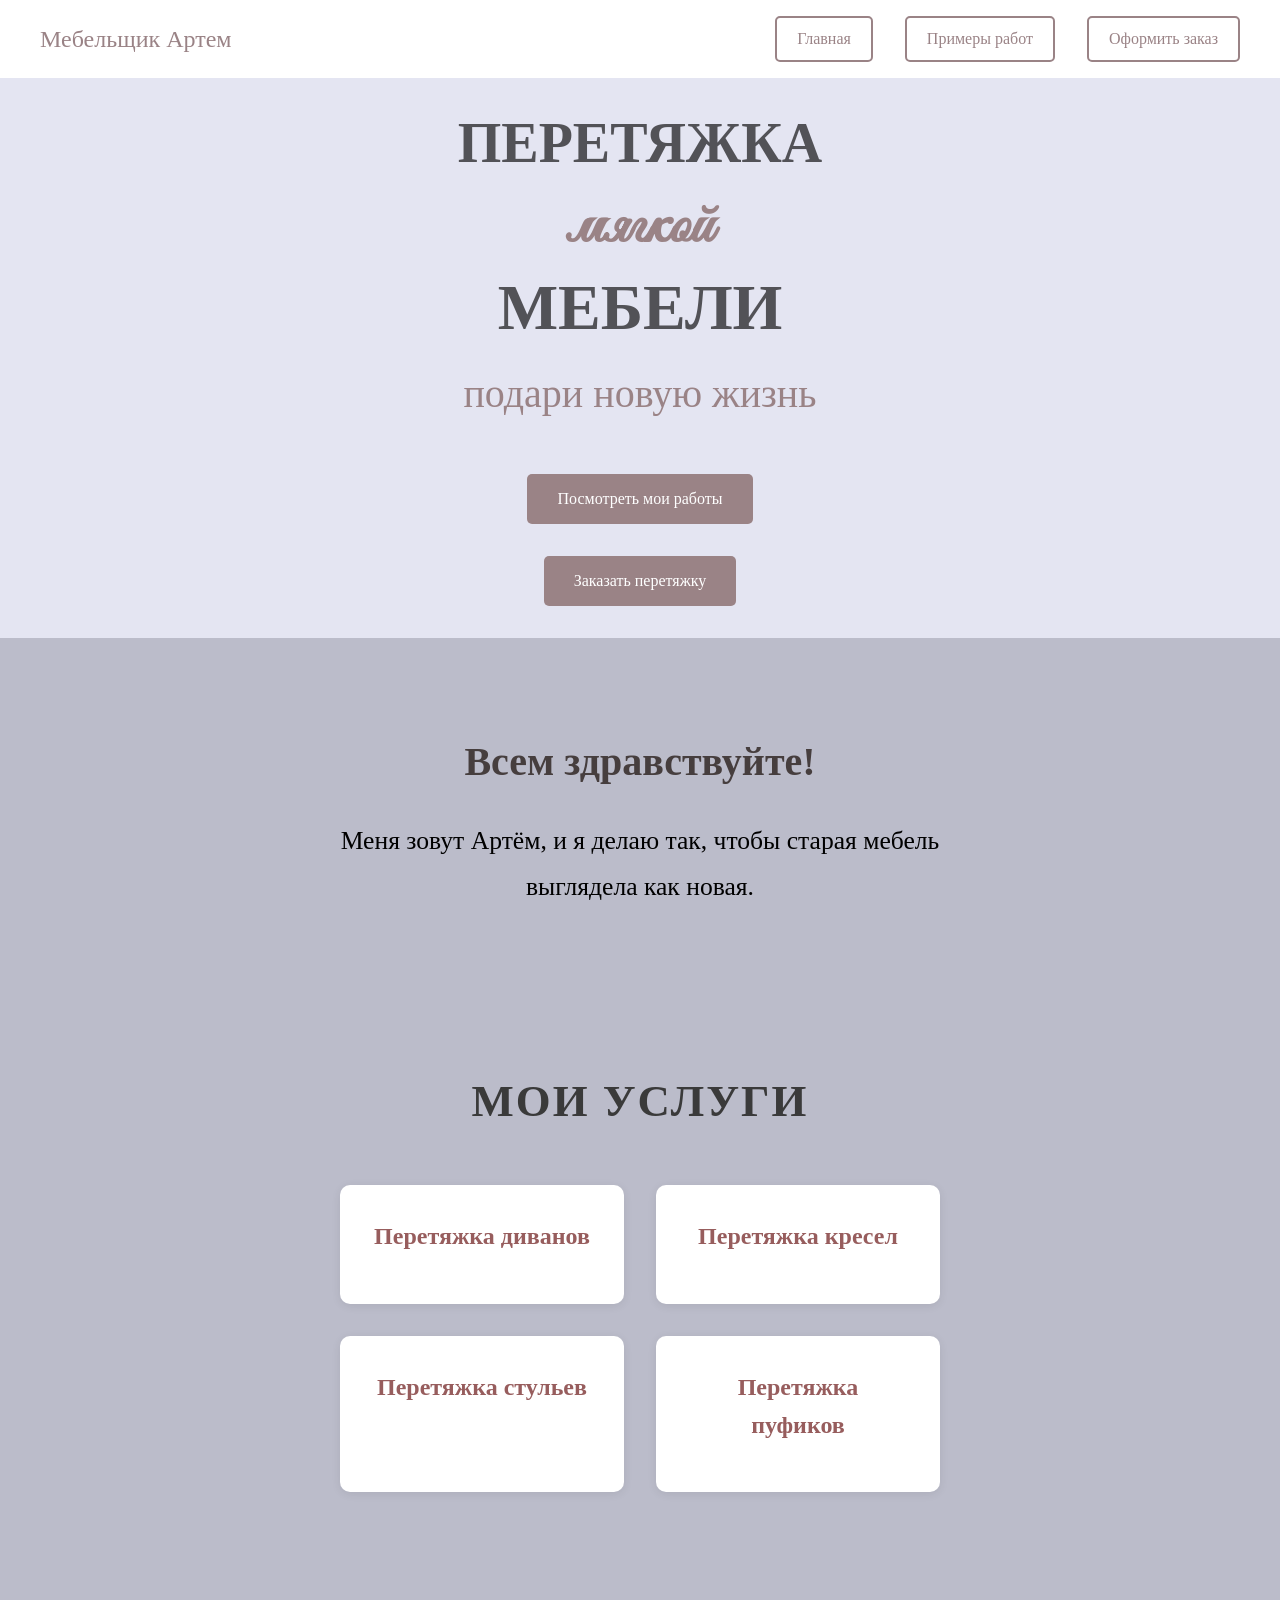
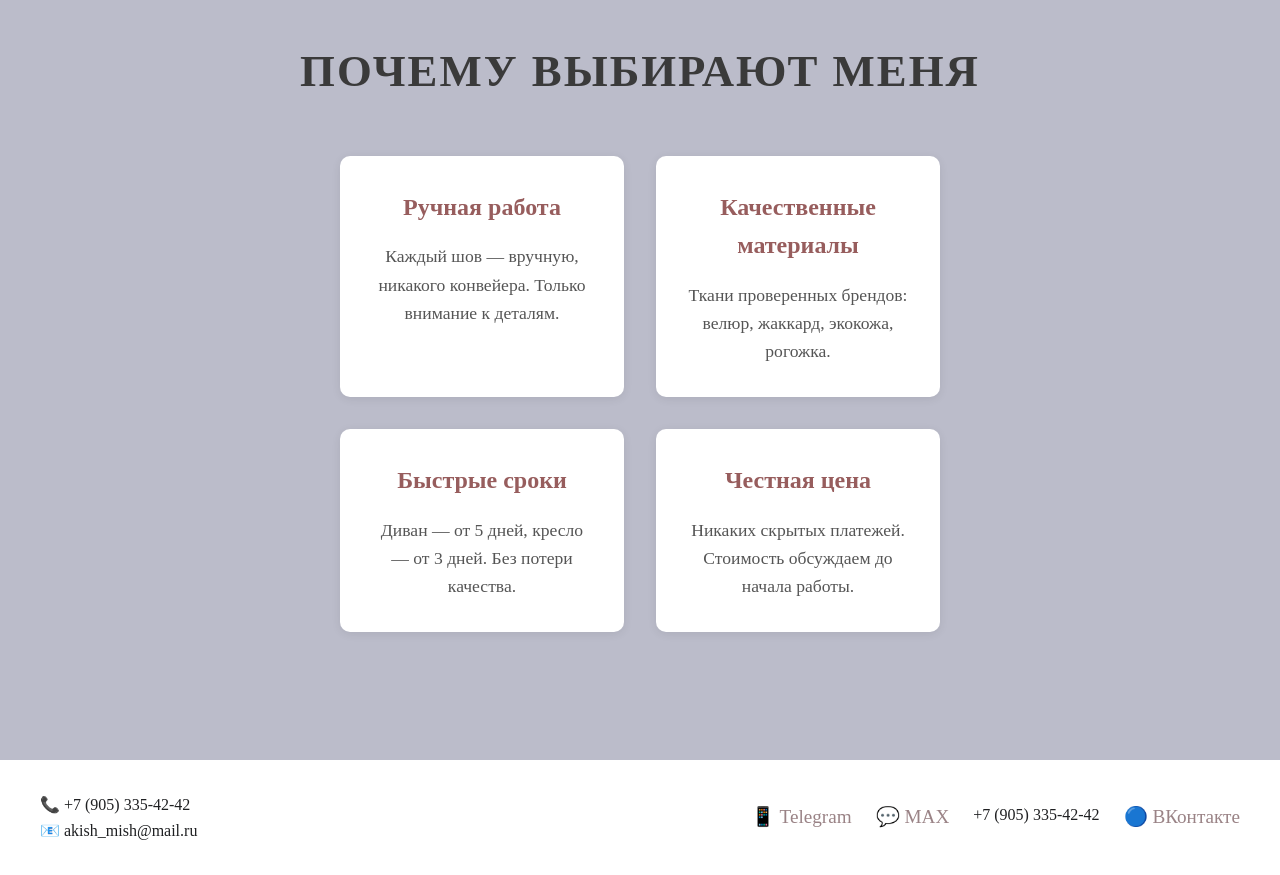
==== index.html @ 3e05f4b9 "added icon" ====
<!DOCTYPE html>
<html lang="ru">
<head>
    <meta charset="UTF-8">
    <meta name="viewport" content="width=device-width, initial-scale=1.0">
    <title>Перетяжка мягкой мебели</title>
    <link rel="icon" href="img/favicon.png" type="image/png">
    <link rel="stylesheet" href="css/style.css">
</head>
<body>
    <header>
        <nav>
            <a href="index.html" class="logo">Мебельщик Артем</a>
            <ul class="nav-links">
                <li><a href="index.html">Главная</a></li>
                <li><a href="catalog.html">Примеры работ</a></li>
                <li><a href="zakaz.html">Оформить заказ</a></li>
            </ul>
        </nav>
    </header>

    <main>
        <section class="hero">
            <h1>
                <span class="peretyazhka">ПЕРЕТЯЖКА</span>
                <span class="myagkoy">мягкой</span>
                <span class="mebel">МЕБЕЛИ</span>
            </h1>
            <p class="podari">подари новую жизнь</p>
            <div style="margin-top: 2rem;">
                <a href="catalog.html" class="btn">Посмотреть мои работы</a>
            </div>
            <div style="margin-top: 2rem;">
                <a href="zakaz.html" class="btn">Заказать перетяжку</a>
            </div>
        </section>

        <section class="hero1">
            <h1>
                <span class="text">Всем здравствуйте!</span>
            </h1>
            <h2>
                <span class="text">Меня зовут Артём, и я делаю так, чтобы старая мебель выглядела как новая. </span>
            </h2>
        </section>

        <section class="why-me">
            <h2 class="why-me-title">Мои услуги</h2>
            <div style="display: grid; grid-template-columns: repeat(2, 1fr); gap: 2rem; max-width: 600px; margin: 0 auto;">
                <div class="why-me-card">
                    <h3>Перетяжка диванов</h3>
                </div>
                <div class="why-me-card">
                    <h3>Перетяжка кресел</h3>
                </div>
                <div class="why-me-card">
                    <h3>Перетяжка стульев</h3>
                </div>
                <div class="why-me-card">
                    <h3>Перетяжка пуфиков</h3>
                </div>
            </div>
        </section>

        <section class="why-me">
            <h2 class="why-me-title">Почему выбирают меня</h2>
            <div style="display: grid; grid-template-columns: repeat(2, 1fr); gap: 2rem; max-width: 600px; margin: 0 auto;">
                <div class="why-me-card">
                    <h3>Ручная работа</h3>
                    <p>Каждый шов — вручную, никакого конвейера. Только внимание к деталям.</p>
                </div>
                <div class="why-me-card">
                    <h3>Качественные материалы</h3>
                    <p>Ткани проверенных брендов: велюр, жаккард, экокожа, рогожка.</p>
                </div>
                <div class="why-me-card">
                    <h3>Быстрые сроки</h3>
                    <p>Диван — от 5 дней, кресло — от 3 дней. Без потери качества.</p>
                </div>
                <div class="why-me-card">
                    <h3>Честная цена</h3>
                    <p>Никаких скрытых платежей. Стоимость обсуждаем до начала работы.</p>
                </div>
            </div>
        </section>
    </main>

    <footer>
        <div class="footer-content">
            <div class="contact-info">
                <p>📞 +7 (905) 335-42-42</p>
                <p>📧 akish_mish@mail.ru</p>
            </div>
            <div class="social-links">
                <a href="https://t.me/kish_mish_sb">📱 Telegram</a>
                <a href="#">💬 MAX</a>
                +7 (905) 335-42-42
                <a href="https://vk.com/kish_mish_sk8">🔵 ВКонтакте</a>
            </div>
        </div>
    </footer>
</body>
</html>
---- css/style.css ----
* {
    margin: 0;
    padding: 0;
    box-sizing: border-box;
}

body {
    font-family: 'Uk_Bodoni', serif;
    background-color: #bbbcca;
    color: #333;
    line-height: 1.6;
    min-height: 100vh;
    display: flex;
    flex-direction: column;
}

.hero {
    background: #e4e5f2;
    color: white;
    min-height: 400px;
    display: flex;
    flex-direction: column;
    align-items: center;
    justify-content: center;
    padding: 2rem;
    margin: -2rem -2rem 2rem -2rem;
}

.hero1 {
    
    min-height: 300px;
    display: flex;
    flex-direction: column;
    align-items: center;
    justify-content: center;
    text-align: center;
    padding: 3rem 2rem;
    margin: 2rem 0;
    border-radius: 10px;
}

.hero1 h1 {
    font-family: 'Uk_Bodoni', serif;
    font-size: 2.5rem;
    color: #463e3e;
    margin-bottom: 1.5rem;
}

.hero1 h2 {
    font-family: 'Uk_Bodoni', serif;
    font-size: 1.6rem;
    line-height: 1.8;
    color: #000000;
    max-width: 700px;
    font-weight: normal;
}
@font-face {
    font-family: 'Uk_Bodoni';
    src: url('../fonts/ofont.ru_Uk_Bodoni.ttf') format('woff2');
}

@font-face {
    font-family: 'Good Vibes Pro';
    src: url('../fonts/ofont.ru_Good\ Vibes\ Pro.ttf') format('woff2');

}

@font-face {
    font-family: 'Mistral';
    src: url('../fonts/Mistral.woff2') format('woff2');

}

h1, h2, h3 {
    font-family: 'Uk_Bodoni', 'Georgia', serif;
}

.good-vibes {
    font-family: 'Good Vibes Pro', 'Brush Script MT', cursive;
}

.mistral-text {
    font-family: 'Mistral', 'Comic Sans MS', cursive;
}

header {
    background-color: #fff;
    box-shadow: 0 2px 5px rgba(0,0,0,0.1);
    padding: 1rem;
}

nav {
    max-width: 1200px;
    margin: 0 auto;
    display: flex;
    justify-content: space-between;
    align-items: center;
}

.logo {
    font-family: 'Uk_Bodoni', serif;
    font-size: 1.5rem;
    color: #9a8386;
    text-decoration: none;
}

.nav-links {
    display: flex;
    list-style: none;
    gap: 2rem;
}

.nav-links a {
    display: inline-block;
    text-decoration: none;
    color: #9a8386;
    padding: 8px 20px;
    border: 2px solid #9a8386;
    border-radius: 5px;
    font-family: 'Uk_Bodoni', serif;
    transition: all 0.3s ease;
}

.nav-links a:hover {
    background-color: #9a8386;
    color: white;
}
main {
    flex: 1;
    max-width: 1200px;
    margin: 0 auto;
    padding: 2rem;
    width: 100%;
}

.hero {
    background: #e4e5f2;
    color: white;
    min-height: 400px;
    display: flex;
    flex-direction: column;
    align-items: center;
    justify-content: center;
    padding: 2rem;
    margin: -2rem calc(-50vw + 50%) 2rem calc(-50vw + 50%);
    width: 100vw;
    text-align: center;
}

.hero h1 {
    font-family: 'Uk_Bodoni', serif;
    font-size: 4rem;
    color: #c2c3cc;
    line-height: 1.2;
}

.hero .peretyazhka {
    font-family: 'Uk_Bodoni', serif;
    font-size: 3.5rem;
    color: #525257;
    display: block;
}

.hero .myagkoy {
    font-family: 'Good Vibes Pro', cursive;
    font-size: 4rem;
    color: #9a8386;
    display: block;
    margin: 0.5rem 0;
}

.hero .mebel {
    font-family: 'Uk_Bodoni', serif;
    font-size: 4rem;
    color: #525257;
    display: block;
}

.hero .podari {
    font-family: 'Mistral', cursive;
    font-size: 2.5rem;
    color: #9a8386;
    display: block;
    margin: 1rem 0;
}

.btn {
    display: inline-block;
    background-color: #9a8386;
    color: white;
    padding: 12px 30px;
    text-decoration: none;
    border-radius: 5px;
    font-family: 'Uk_Bodoni', serif;
    border: none;
    cursor: pointer;
    transition: background-color 0.3s;
}

.btn:hover {
    background-color: #c2c3cc;
}

.order-form {
    max-width: 600px;
    margin: 2rem auto;
    background: white;
    padding: 2rem;
    border-radius: 10px;
    box-shadow: 0 2px 10px rgba(0,0,0,0.1);
}

.form-group {
    margin-bottom: 1.5rem;
}

.form-group label {
    display: block;
    margin-bottom: 0.5rem;
    color: #9a8386;
    font-family: 'Uk_Bodoni', serif;
}

.form-group input,
.form-group textarea {
    width: 100%;
    padding: 10px;
    border: 1px solid #c2c3cc;
    border-radius: 5px;
    font-family: 'Uk_Bodoni', serif;
}

.catalog {
    display: grid;
    grid-template-columns: repeat(auto-fit, minmax(300px, 1fr));
    gap: 2rem;
    margin-top: 2rem;
}

.catalog-item {
    background: white;
    padding: 1rem;
    border-radius: 10px;
    box-shadow: 0 2px 10px rgba(0,0,0,0.1);
}

.catalog-item img {
    width: 100%;
    height: auto;
    object-fit: contain;
    border-radius: 5px;
}
footer {
    background-color: #fff;
    color: #1f2022;
    padding: 2rem;
    margin-top: auto;
}

.footer-content {
    max-width: 1200px;
    margin: 0 auto;
    display: flex;
    justify-content: space-between;
    align-items: center;
    flex-wrap: wrap;
    gap: 1rem;
}

.social-links {
    display: flex;
    gap: 1.5rem;
}

.social-links a {
    color: #9a8386;
    text-decoration: none;
    font-size: 1.2rem;
    transition: color 0.3s;
}

.social-links a:hover {
    color: #55555a;
}

.contact-info {
    font-family: 'Uk_Bodoni', serif;
}
.catalog-item {
    transition: transform 0.3s ease, box-shadow 0.3s ease;
}

.catalog-item:hover {
    transform: translateY(-8px);
    box-shadow: 0 8px 25px rgba(154, 131, 134, 0.3);
}
main section div[style*="background: white"] {
    transition: transform 0.3s ease, box-shadow 0.3s ease;
}

main section div[style*="background: white"]:hover {
    transform: translateY(-5px);
    box-shadow: 0 5px 20px rgba(154, 131, 134, 0.25);
}

.why-me {
    padding: 3rem 0;
    margin: 3rem 0;
}

.why-me-title {
    text-align: center;
    color: #3a3a3a;
    font-family: 'Uk_Bodoni', serif;
    font-size: 2.8rem;
    font-weight: bold;
    letter-spacing: 2px;
    text-transform: uppercase;
    margin-bottom: 3rem;
}

.why-me-grid {
    display: grid;
    grid-template-columns: repeat(auto-fit, minmax(250px, 1fr));
    gap: 2rem;
    max-width: 1000px;
    margin: 0 auto;
}

.why-me-card {
    background: white;
    padding: 2rem;
    border-radius: 10px;
    box-shadow: 0 2px 10px rgba(0,0,0,0.08);
    text-align: center;
    transition: transform 0.3s ease, box-shadow 0.3s ease;
}

.why-me-card:hover {
    transform: translateY(-5px);
    box-shadow: 0 8px 25px rgba(0,0,0,0.15);
}

.why-me-card h3 {
    color: #975d5d;
    font-family: 'Uk_Bodoni', serif;
    font-size: 1.5rem;
    margin-bottom: 1rem;
}

.why-me-card p {
    color: #555;
    font-size: 1.1rem;
    line-height: 1.6;
}
@media (max-width: 768px) {
    /* Шапка */
    nav {
        flex-direction: column;
        gap: 1rem;
    }
    
    .nav-links {
        gap: 0.5rem;
        flex-wrap: wrap;
        justify-content: center;
    }
    
    .nav-links a {
        padding: 6px 12px;
        font-size: 0.85rem;
    }
    
    .hero {
        min-height: 300px;
        padding: 1.5rem;
    }
    
    .hero .peretyazhka {
        font-size: 2rem;
    }
    
    .hero .myagkoy {
        font-size: 2.2rem;
    }
    
    .hero .mebel {
        font-size: 2.2rem;
    }
    
    .hero .podari {
        font-size: 1.5rem;
    }
    
    /* Приветствие */
    .hero1 h1 {
        font-size: 1.6rem;
    }
    
    .hero1 h2 {
        font-size: 1rem;
        max-width: 100%;
    }
    
    .why-me-title {
        font-size: 1.8rem;
    }
    
    .why-me-grid,
    div[style*="grid-template-columns: repeat(2, 1fr)"] {
        grid-template-columns: 1fr !important;
        max-width: 350px !important;
    }
    
    /* Каталог */
    .catalog {
        grid-template-columns: 1fr;
    }
    
    .order-form {
        margin: 1rem;
        padding: 1.5rem;
    }
    
    .footer-content {
        flex-direction: column;
        text-align: center;
    }
    
    .btn {
        padding: 10px 20px;
        font-size: 0.9rem;
    }
    
    main {
        padding: 1rem;
    }
}
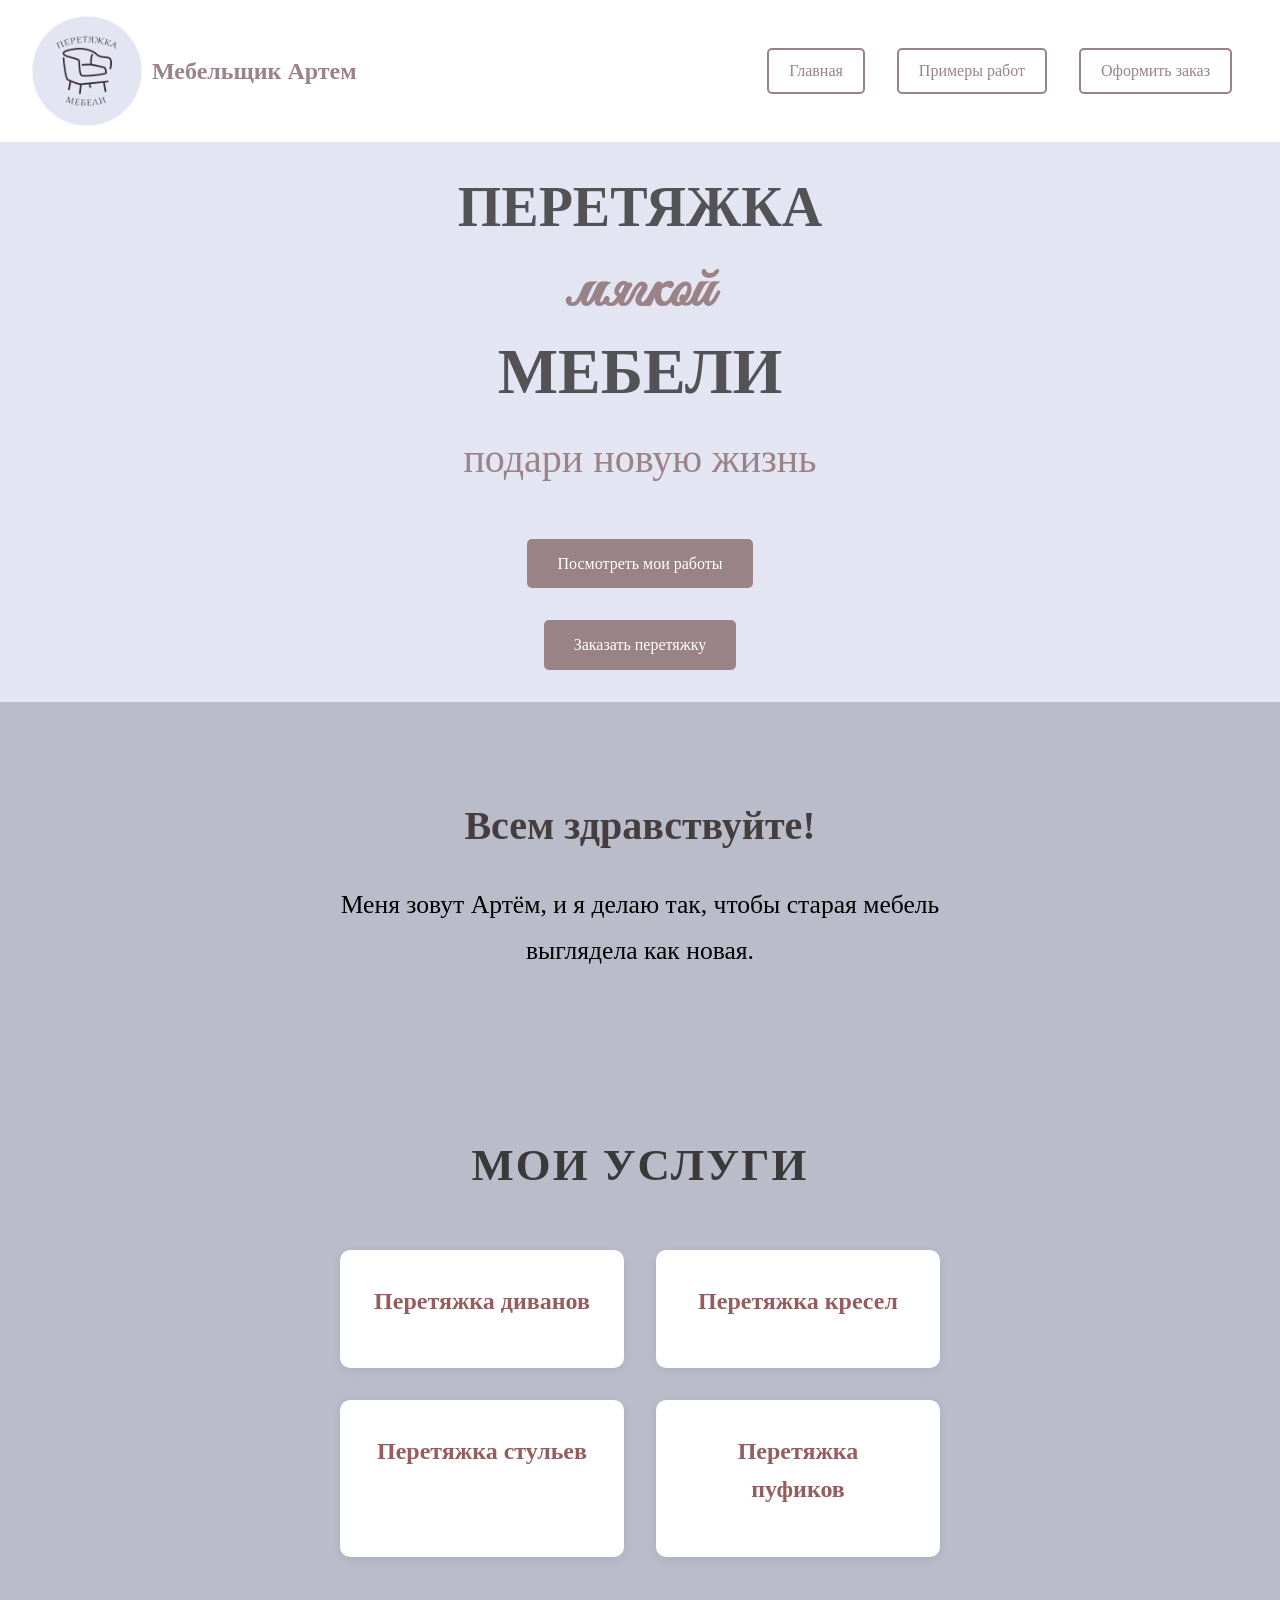
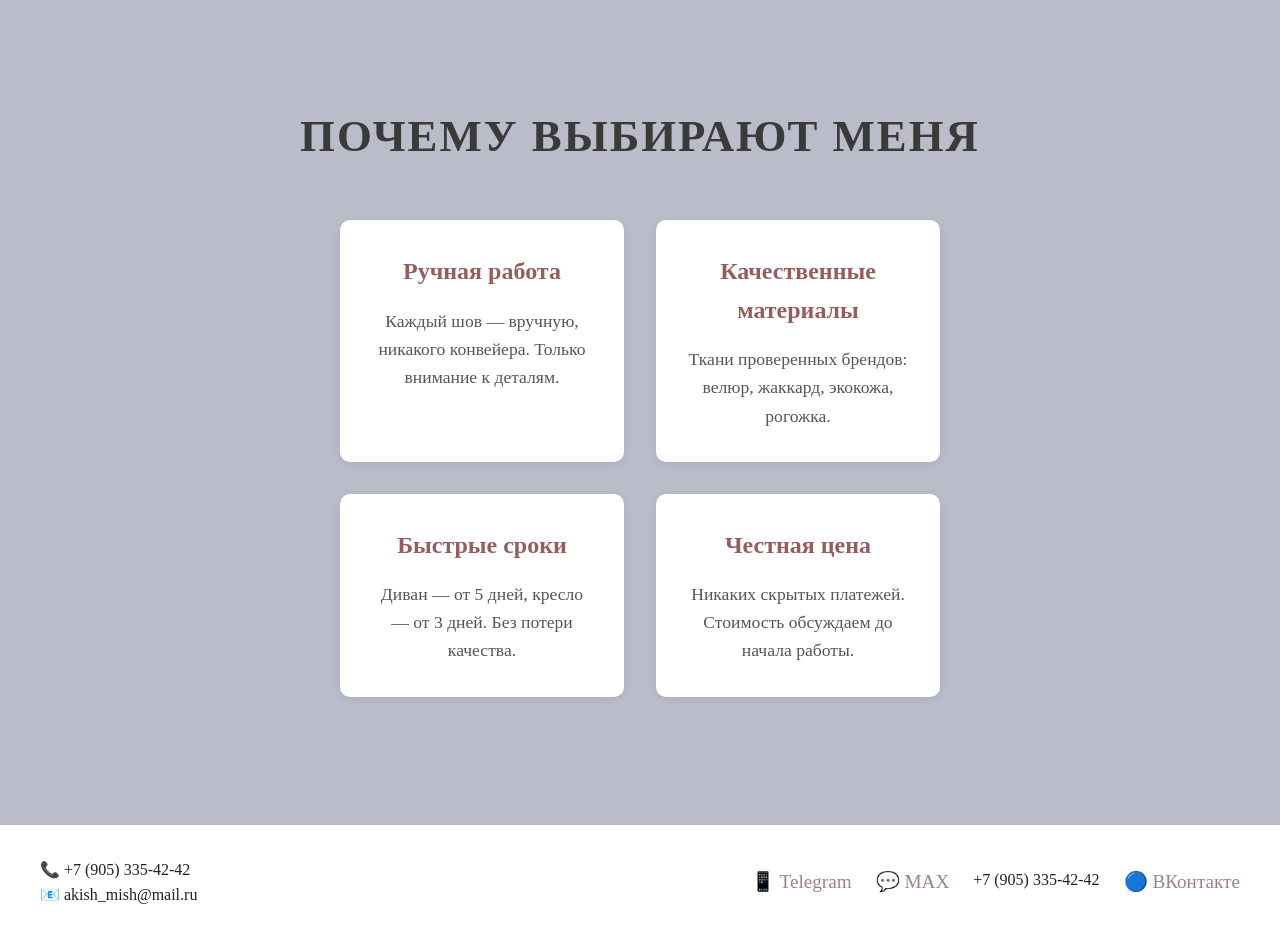
==== commit 8f145164: "logo" ====
--- a/index.html
+++ b/index.html
@@ -5,19 +5,25 @@
     <meta name="viewport" content="width=device-width, initial-scale=1.0">
     <title>Перетяжка мягкой мебели</title>
     <link rel="icon" href="img/favicon.png" type="image/png">
+    <link rel="icon" href="img/favicon.png" type="image/png" sizes="512x512">
+    <link rel="apple-touch-icon" href="img/favicon.png" sizes="180x180">
+
     <link rel="stylesheet" href="css/style.css">
 </head>
 <body>
     <header>
-        <nav>
-            <a href="index.html" class="logo">Мебельщик Артем</a>
-            <ul class="nav-links">
-                <li><a href="index.html">Главная</a></li>
-                <li><a href="catalog.html">Примеры работ</a></li>
-                <li><a href="zakaz.html">Оформить заказ</a></li>
-            </ul>
-        </nav>
-    </header>
+    <nav>
+        <a href="index.html" class="logo">
+            <img src="img/favicon2.png"  alt="Логотип Мебельщик Артем" class="logo-img">
+            Мебельщик Артем
+        </a>
+        <ul class="nav-links">
+            <li><a href="index.html">Главная</a></li>
+            <li><a href="catalog.html">Примеры работ</a></li>
+            <li><a href="zakaz.html">Оформить заказ</a></li>
+        </ul>
+    </nav>
+</header>
 
     <main>
         <section class="hero">
--- a/css/style.css
+++ b/css/style.css
@@ -436,4 +436,33 @@
     main {
         padding: 1rem;
     }
+}
+
+
+.logo-img {
+    width: 110px;        
+    height: 110px;
+    object-fit: contain; 
+}
+
+header {
+    padding-left: 0;   
+}
+
+nav {
+    display: flex;
+    align-items: center;
+    justify-content: space-between;
+    padding-left: 0;   
+    width: 100%;       
+}
+
+.logo {
+    display: flex;
+    align-items: center;
+    gap: 10px;
+    text-decoration: none;
+    font-size: 24px;
+    font-weight: bold;
+    color: #9a8386;
 }
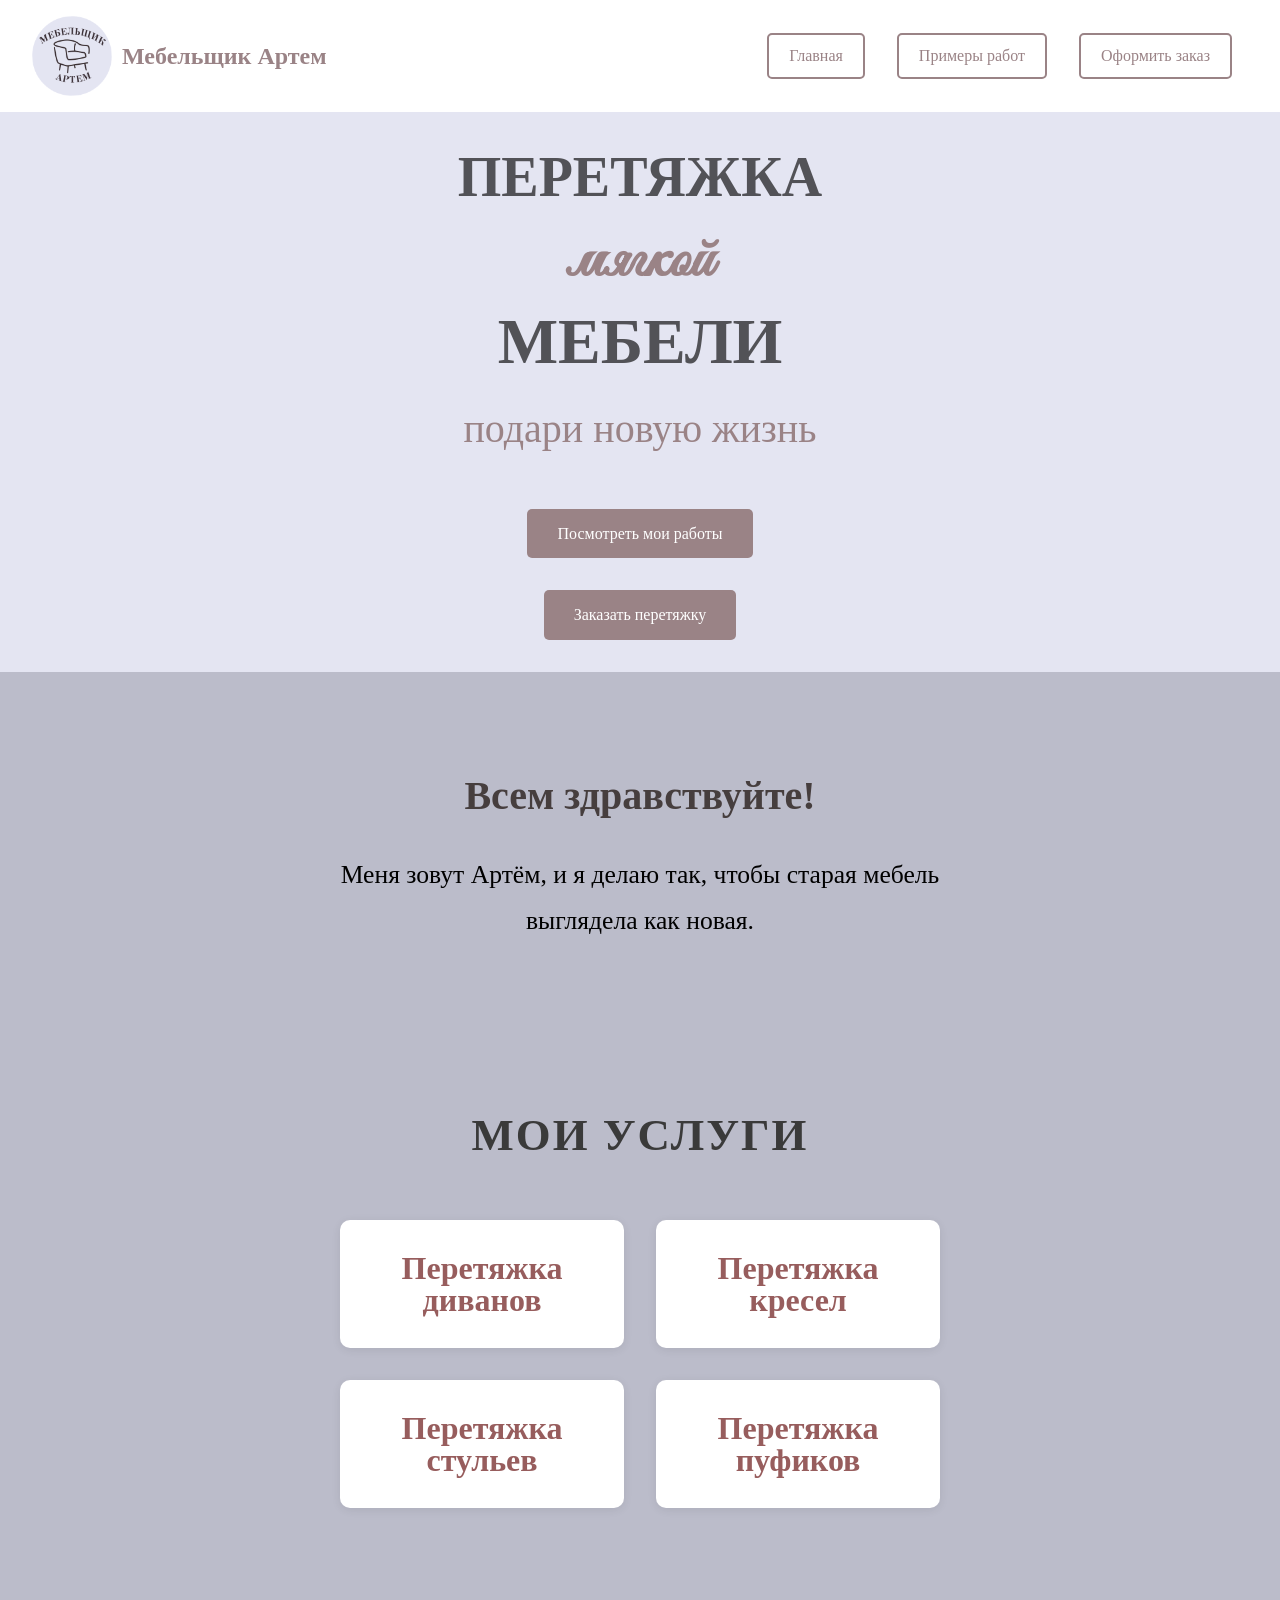
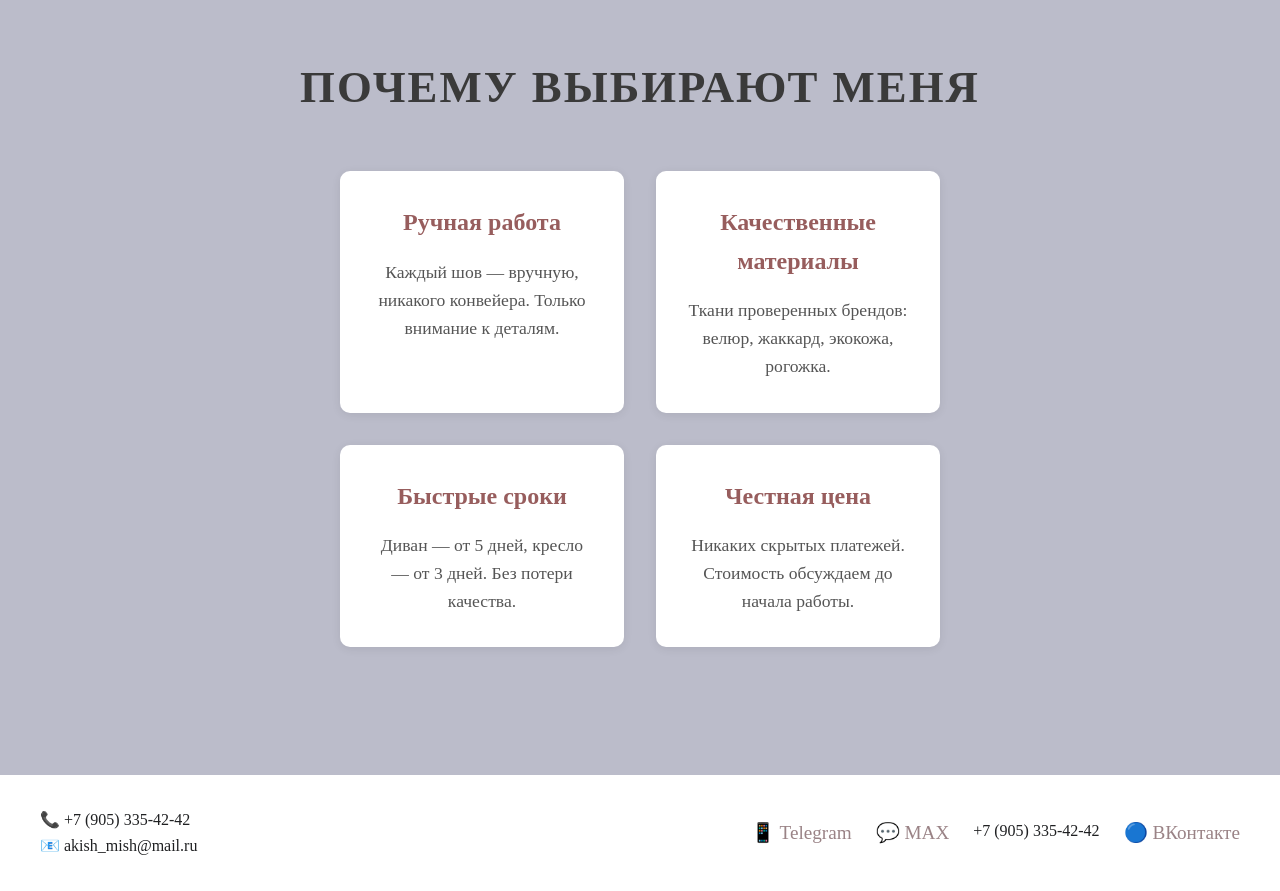
==== commit dc09a761: "изменила лого" ====
--- a/index.html
+++ b/index.html
@@ -51,22 +51,22 @@
         </section>
 
         <section class="why-me">
-            <h2 class="why-me-title">Мои услуги</h2>
-            <div style="display: grid; grid-template-columns: repeat(2, 1fr); gap: 2rem; max-width: 600px; margin: 0 auto;">
-                <div class="why-me-card">
-                    <h3>Перетяжка диванов</h3>
-                </div>
-                <div class="why-me-card">
-                    <h3>Перетяжка кресел</h3>
-                </div>
-                <div class="why-me-card">
-                    <h3>Перетяжка стульев</h3>
-                </div>
-                <div class="why-me-card">
-                    <h3>Перетяжка пуфиков</h3>
-                </div>
-            </div>
-        </section>
+    <h2 class="why-me-title">Мои услуги</h2>
+    <div style="display: grid; grid-template-columns: repeat(2, 1fr); gap: 2rem; max-width: 600px; margin: 0 auto;">
+        <div class="why-me-card">
+            <h3 class="service-title" >Перетяжка диванов</h3>
+        </div>
+        <div class="why-me-card">
+            <h3 class="service-title">Перетяжка кресел</h3>
+        </div>
+        <div class="why-me-card">
+            <h3 class="service-title">Перетяжка стульев</h3>
+        </div>
+        <div class="why-me-card">
+            <h3 class="service-title">Перетяжка пуфиков</h3>
+        </div>
+    </div>
+</section>
 
         <section class="why-me">
             <h2 class="why-me-title">Почему выбирают меня</h2>
--- a/css/style.css
+++ b/css/style.css
@@ -440,8 +440,8 @@
 
 
 .logo-img {
-    width: 110px;        
-    height: 110px;
+    width: 80px;        
+    height: 80px;
     object-fit: contain; 
 }
 
@@ -465,4 +465,9 @@
     font-size: 24px;
     font-weight: bold;
     color: #9a8386;
+}
+.why-me-card .service-title {
+    font-size: 2rem;
+    line-height: 1; 
+    margin-bottom: 0;  
 }
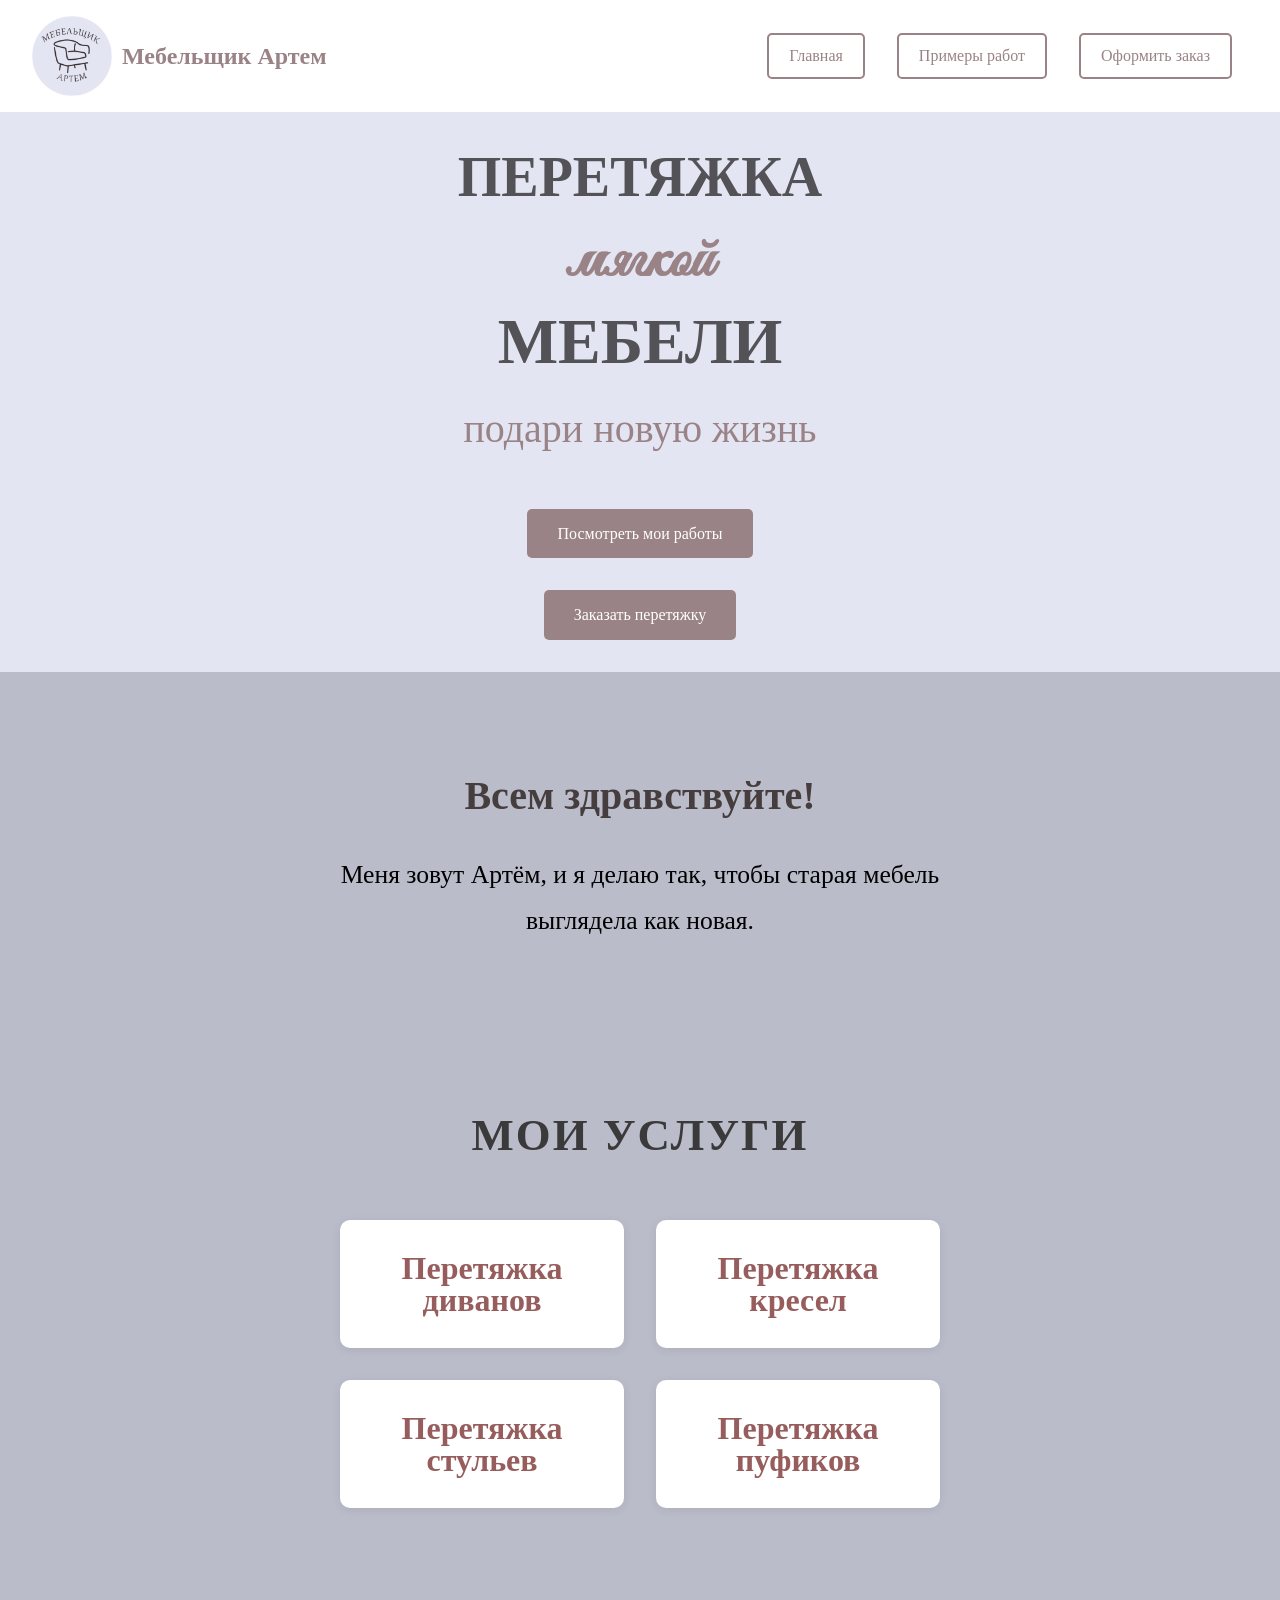
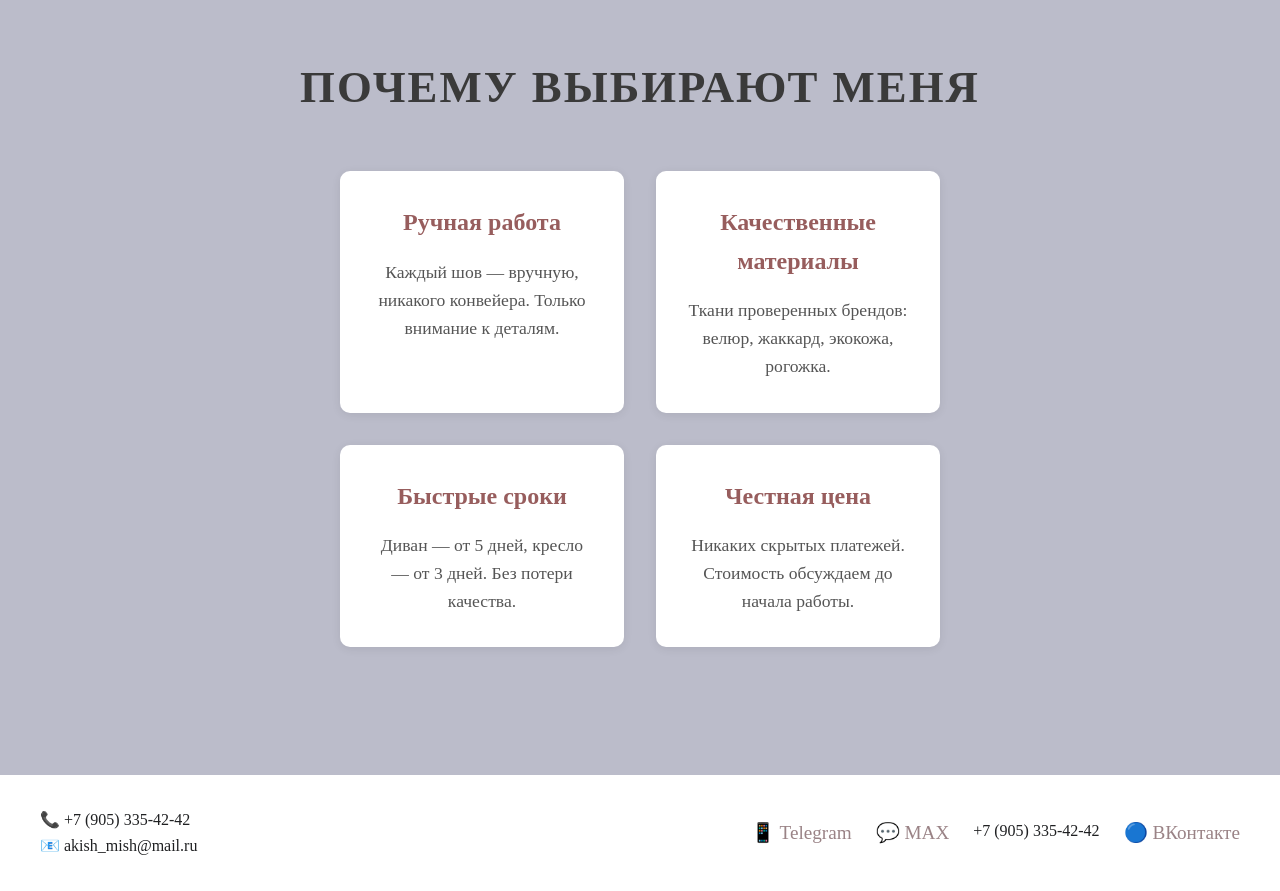
==== commit 739d10f2: "исправила лого опять" ====
--- a/index.html
+++ b/index.html
@@ -14,7 +14,7 @@
     <header>
     <nav>
         <a href="index.html" class="logo">
-            <img src="img/favicon2.png"  alt="Логотип Мебельщик Артем" class="logo-img">
+            <img src="img/favicon.png"  alt="Логотип Мебельщик Артем" class="logo-img">
             Мебельщик Артем
         </a>
         <ul class="nav-links">
